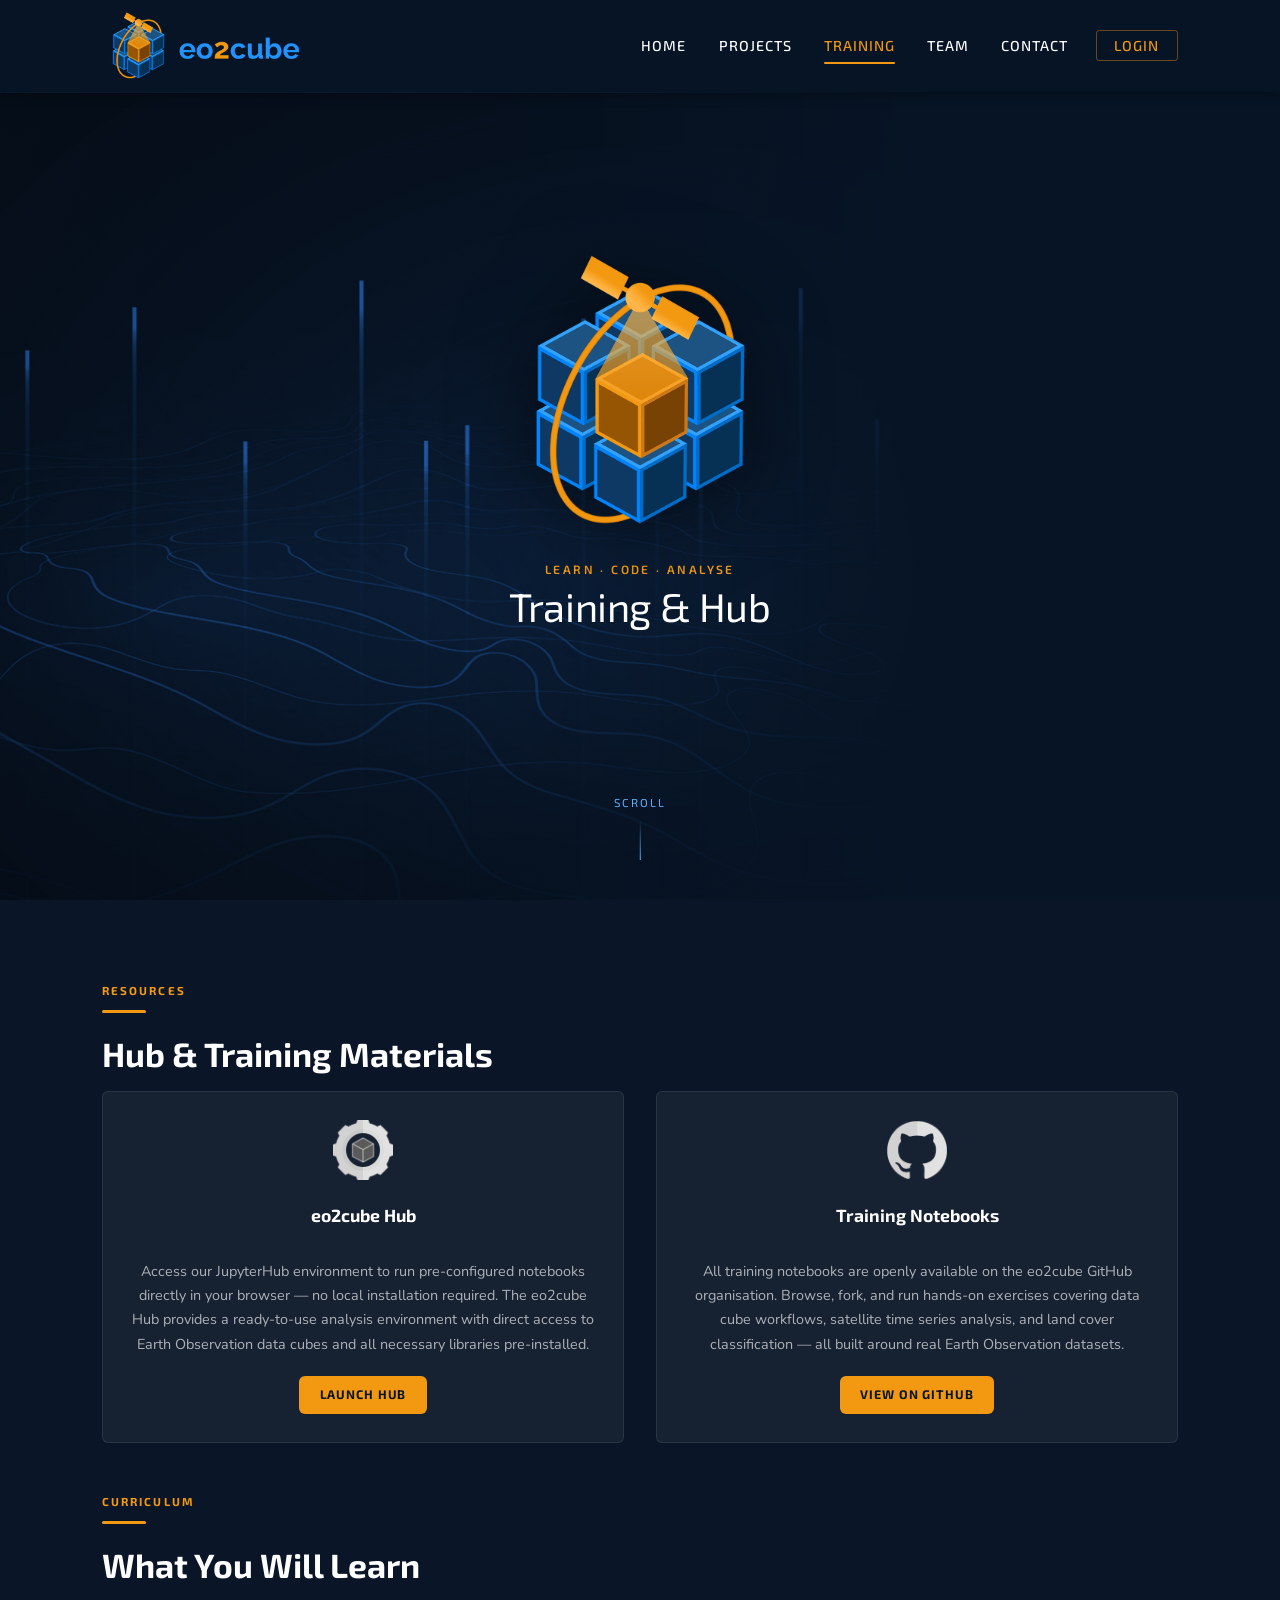
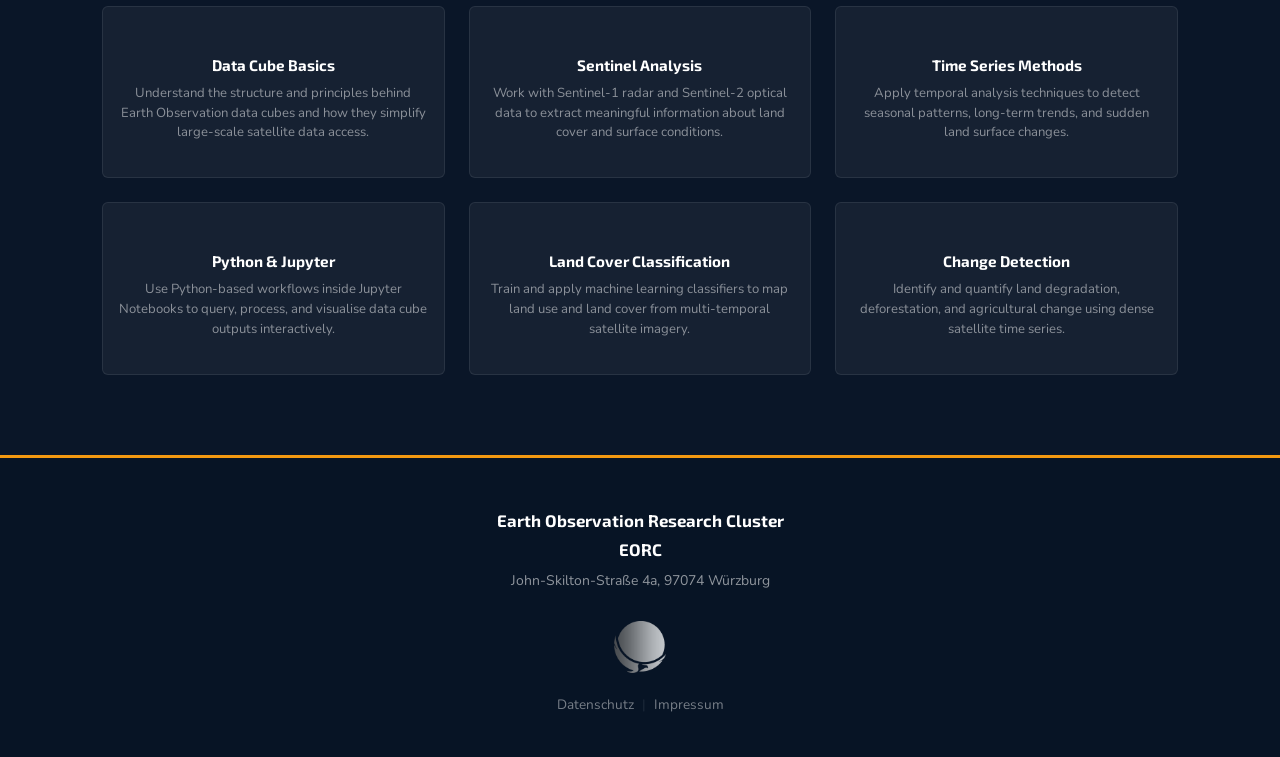
==== training.html @ 422ee1f5 "eo2cube redesign — rescued from WordPress, rebuilt from scratch" ====
<!DOCTYPE html>
<html lang="en">
<head>
  <meta charset="UTF-8">
  <meta name="viewport" content="width=device-width, initial-scale=1.0">
  <title>Training | eo2cube</title>
  <link rel="icon" type="image/png" href="img/cube_logo.png">
  <link rel="stylesheet" href="css/style.css">
</head>
<body>

  <nav class="navbar" id="navbar">
    <div class="nav-container">
      <a href="index.html" class="nav-logo">
        <img src="img/ci_logo_navbar.png" alt="eo2cube">
      </a>
      <ul class="nav-links" id="navLinks">
        <li><a href="index.html">Home</a></li>
        <li><a href="projects.html">Projects</a></li>
        <li><a href="training.html" class="active">Training</a></li>
        <li><a href="team.html">Team</a></li>
        <li><a href="contact.html">Contact</a></li>
        <li><a href="#" class="nav-login">Login</a></li>
      </ul>
      <button class="nav-toggle" id="navToggle" aria-label="Toggle menu">
        <span></span><span></span><span></span>
      </button>
    </div>
  </nav>

  <main>

    <section class="hero" style="align-items:flex-start;padding-top:8rem;">
      <div class="hero-bg" style="background-image:url('img/jumbotron_blank.png');"></div>
      <div class="hero-overlay"></div>
      <div class="hero-content">
        <img src="img/cube_logo.png" alt="eo2cube" class="hero-cube">
        <p class="hero-eyebrow">Learn · Code · Analyse</p>
        <h1 class="hero-title">Training &amp; Hub</h1>
      </div>
      <div class="hero-scroll">Scroll</div>
    </section>

    <section class="project-detail">
      <div class="container">

        <div class="project-about">
          <p class="section-label">Resources</p>
          <div class="section-divider"></div>
          <h2 class="section-title">Hub &amp; Training Materials</h2>
          <div style="display:grid;grid-template-columns:1fr 1fr;gap:2rem;">
            <div class="project-sub-card" style="display:flex;flex-direction:column;align-items:center;text-align:center;gap:1.25rem;">
              <img src="img/ci_icon_train.png" alt="Hub" style="width:60px;">
              <h3 style="font-family:var(--font-d);font-size:1.1rem;font-weight:700;color:#fff;">eo2cube Hub</h3>
              <p class="section-body" style="max-width:none;margin-bottom:0;">
                Access our JupyterHub environment to run pre-configured notebooks directly in your
                browser — no local installation required. The eo2cube Hub provides a ready-to-use
                analysis environment with direct access to Earth Observation data cubes and all
                necessary libraries pre-installed.
              </p>
              <a href="#" target="_blank" rel="noopener" class="btn-accent" style="margin-top:auto;">Launch Hub</a>
            </div>
            <div class="project-sub-card" style="display:flex;flex-direction:column;align-items:center;text-align:center;gap:1.25rem;">
              <img src="img/ci_icon_github.png" alt="GitHub" style="width:60px;">
              <h3 style="font-family:var(--font-d);font-size:1.1rem;font-weight:700;color:#fff;">Training Notebooks</h3>
              <p class="section-body" style="max-width:none;margin-bottom:0;">
                All training notebooks are openly available on the eo2cube GitHub organisation.
                Browse, fork, and run hands-on exercises covering data cube workflows, satellite
                time series analysis, and land cover classification — all built around real
                Earth Observation datasets.
              </p>
              <a href="https://github.com/eo2cube" target="_blank" rel="noopener" class="btn-accent" style="margin-top:auto;">View on GitHub</a>
            </div>
          </div>
        </div>

        <div style="margin-top:3rem;margin-bottom:1.25rem;">
          <p class="section-label">Curriculum</p>
          <div class="section-divider"></div>
          <h2 class="section-title">What You Will Learn</h2>
        </div>
        <div class="project-cards-grid" style="margin-bottom:0;">
          <div class="feature-card">
            <h3>Data Cube Basics</h3>
            <p>Understand the structure and principles behind Earth Observation data cubes and how they simplify large-scale satellite data access.</p>
          </div>
          <div class="feature-card">
            <h3>Sentinel Analysis</h3>
            <p>Work with Sentinel-1 radar and Sentinel-2 optical data to extract meaningful information about land cover and surface conditions.</p>
          </div>
          <div class="feature-card">
            <h3>Time Series Methods</h3>
            <p>Apply temporal analysis techniques to detect seasonal patterns, long-term trends, and sudden land surface changes.</p>
          </div>
          <div class="feature-card">
            <h3>Python &amp; Jupyter</h3>
            <p>Use Python-based workflows inside Jupyter Notebooks to query, process, and visualise data cube outputs interactively.</p>
          </div>
          <div class="feature-card">
            <h3>Land Cover Classification</h3>
            <p>Train and apply machine learning classifiers to map land use and land cover from multi-temporal satellite imagery.</p>
          </div>
          <div class="feature-card">
            <h3>Change Detection</h3>
            <p>Identify and quantify land degradation, deforestation, and agricultural change using dense satellite time series.</p>
          </div>
        </div>

      </div>
    </section>

  </main>

  <footer class="footer">
    <div class="container">
      <div class="footer-centered">
        <p class="footer-dept">Earth Observation Research Cluster<br>EORC</p>
        <p class="footer-addr">John-Skilton-Straße 4a, 97074 Würzburg</p>
        <img src="img/unilogo_lsfe.png" alt="LSFE" class="footer-logo">
        <p class="footer-legal">
          <a href="http://remote-sensing.eu/datenschutzerklarung/" target="_blank" rel="noopener">Datenschutz</a>
          &nbsp;|&nbsp;
          <a href="http://remote-sensing.eu/disclaimer-and-data-privacy/" target="_blank" rel="noopener">Impressum</a>
        </p>
      </div>
    </div>
  </footer>

  <script>
    document.getElementById('navToggle').addEventListener('click', () => {
      document.getElementById('navLinks').classList.toggle('open');
    });
  </script>
</body>
</html>
---- css/style.css ----
/* ============================================================
   eo2cube-origin — stylesheet
   Design: Pawel Kluter
   ============================================================ */

@import url('https://fonts.googleapis.com/css2?family=Exo+2:wght@300;400;500;600;700;800&family=Nunito:wght@300;400;500;600;700&display=swap');

/* ── Variables ────────────────────────────────────────────── */
:root {
  --nav-bg:     #071425;
  --page-bg:    #ededf3;
  --accent:     #f39911;
  --accent-dk:  #d4840a;
  --text:       #1e2a3a;
  --text-muted: #5a6c7e;
  --white:      #ffffff;
  --border:     rgba(0,0,0,0.08);
  --shadow:     0 2px 20px rgba(0,0,0,0.09);
  --shadow-lg:  0 6px 32px rgba(0,0,0,0.13);
  --nav-h:      92px;
  --r:          6px;
  --max-w:      1140px;
  --font-d:     'Exo 2', sans-serif;
  --font-b:     'Nunito', sans-serif;
}

/* ── Reset ────────────────────────────────────────────────── */
*, *::before, *::after { box-sizing: border-box; margin: 0; padding: 0; }
html { scroll-behavior: smooth; }
body {
  background: var(--page-bg);
  color: var(--text);
  font-family: var(--font-b);
  font-size: 16px;
  line-height: 1.75;
  -webkit-font-smoothing: antialiased;
}
img { max-width: 100%; display: block; }
a { color: var(--accent); text-decoration: none; transition: color .2s; }
a:hover { color: var(--accent-dk); }
ul { list-style: none; }

/* ── Layout ───────────────────────────────────────────────── */
.container {
  width: 100%;
  max-width: var(--max-w);
  margin: 0 auto;
  padding: 0 2rem;
}
section { padding: 80px 0; }

/* ── Navbar ───────────────────────────────────────────────── */
.navbar {
  position: fixed;
  top: 0; left: 0; right: 0;
  height: var(--nav-h);
  background: var(--nav-bg);
  z-index: 100;
  box-shadow: 0 2px 12px rgba(0,0,0,0.3);
}
.nav-container {
  max-width: var(--max-w);
  margin: 0 auto;
  padding: 0 2rem;
  height: 100%;
  display: flex;
  align-items: center;
  justify-content: space-between;
}
.nav-logo img { height: 80px; width: auto; }
.nav-links {
  display: flex;
  align-items: center;
  gap: 0;
}
.nav-links a {
  color: #ffffff;
  font-family: var(--font-d);
  font-size: 0.9rem;
  font-weight: 500;
  letter-spacing: .07em;
  text-transform: uppercase;
  padding: .5rem 1rem;
  border-radius: 3px;
  transition: color .2s;
  position: relative;
}
.nav-links a:hover {
  color: #3ab4f5;
  background: none;
}
.nav-links a.active { color: var(--accent); }
.nav-links a.active::after {
  content: '';
  position: absolute;
  bottom: -2px; left: 1rem; right: 1rem;
  height: 2px;
  background: var(--accent);
  border-radius: 1px;
}
.nav-links .nav-login {
  margin-left: .75rem;
  border: 1px solid rgba(243,153,17,0.4);
  color: var(--accent);
  padding: .4rem 1.1rem;
}
.nav-links .nav-login:hover {
  background: var(--accent);
  color: var(--nav-bg);
  border-color: var(--accent);
}
.nav-toggle {
  display: none;
  flex-direction: column;
  gap: 5px;
  background: none;
  border: none;
  cursor: pointer;
  padding: 4px;
}
.nav-toggle span {
  display: block;
  width: 24px; height: 2px;
  background: rgba(255,255,255,0.8);
  border-radius: 2px;
  transition: .3s;
}

/* ── Hero ─────────────────────────────────────────────────── */
.hero {
  position: relative;
  margin-top: var(--nav-h);
  min-height: calc(100vh - var(--nav-h));
  display: flex;
  align-items: center;
  justify-content: center;
  text-align: center;
  overflow: hidden;
}
.hero-bg {
  position: absolute;
  inset: 0;
  background-image: url('../img/jumbotron_blank.png');
  background-size: cover;
  background-position: center;
}
.hero-overlay {
  position: absolute;
  inset: 0;
  background: linear-gradient(
    105deg,
    rgba(7,20,37,.45) 0%,
    rgba(7,20,37,.25) 55%,
    rgba(7,20,37,.3) 100%
  );
}
.hero-content {
  position: relative;
  z-index: 2;
  padding: 2rem;
  display: flex;
  flex-direction: column;
  align-items: center;
}
.hero-cube {
  width: 227px;
  margin: 0 auto 2rem;
  filter: drop-shadow(0 8px 40px rgba(0,0,0,.5));
  animation: floatCube 7s ease-in-out infinite;
}
@keyframes floatCube {
  0%, 100% { transform: translateY(0) rotate(0deg); }
  50%       { transform: translateY(-14px) rotate(1.5deg); }
}
.hero-eyebrow {
  font-family: var(--font-d);
  font-size: .75rem;
  font-weight: 600;
  letter-spacing: .2em;
  text-transform: uppercase;
  color: var(--accent);
  margin-bottom: .4rem;
}
.hero-eorc {
  font-family: var(--font-d);
  font-size: .72rem;
  font-weight: 600;
  letter-spacing: .25em;
  color: var(--accent);
  margin-bottom: 1.25rem;
}
.hero-title {
  font-family: var(--font-d);
  font-size: clamp(2.5rem, 3vw, 4.5rem);
  font-weight: 400;
  color: #fff;
  line-height: 1;
  letter-spacing: -.01em;
  margin-bottom: 1rem;
}
.hero-subtitle {
  font-family: var(--font-d);
  font-size: clamp(1rem, 1.8vw, 1.2rem);
  font-weight: 300;
  color: rgba(255,255,255,.95);
  line-height: 1.55;
  margin-bottom: 2.25rem;
}
.hero-actions { display: flex; gap: 1rem; flex-wrap: wrap; justify-content: center; }
.btn {
  display: inline-block;
  font-family: var(--font-d);
  font-size: .82rem;
  font-weight: 700;
  letter-spacing: .08em;
  text-transform: uppercase;
  padding: .65rem 1.6rem;
  border-radius: var(--r);
  transition: .22s;
  cursor: pointer;
  border: none;
}
.btn-primary { background: var(--accent); color: var(--nav-bg); }
.btn-primary:hover { background: var(--accent-dk); color: var(--nav-bg); transform: translateY(-1px); }
.btn-ghost { border: 1px solid rgba(255,255,255,.4); color: #fff; background: transparent; }
.btn-ghost:hover { border-color: var(--accent); color: var(--accent); }
.hero-scroll {
  position: absolute;
  bottom: 2.5rem; left: 50%;
  transform: translateX(-50%);
  display: flex;
  flex-direction: column-reverse;
  align-items: center;
  gap: .5rem;
  color: #58b1ff;
  font-size: .72rem;
  letter-spacing: .18em;
  text-transform: uppercase;
  font-family: var(--font-d);
  z-index: 2;
}
.hero-scroll::before {
  content: '';
  width: 1px; height: 40px;
  background: linear-gradient(to bottom, transparent, #58b1ff);
  animation: scrollLine 2s ease-in-out infinite;
}
@keyframes scrollLine {
  0%, 100% { opacity: .4; transform: scaleY(.6); transform-origin: bottom; }
  50%       { opacity: 1;  transform: scaleY(1); transform-origin: bottom; }
}

/* ── Page hero (inner pages) ──────────────────────────────── */
.page-hero {
  background: var(--nav-bg);
  padding: calc(var(--nav-h) + 56px) 0 56px;
  position: relative;
  overflow: hidden;
}
.page-hero::after {
  content: '';
  position: absolute;
  bottom: 0; left: 0; right: 0;
  height: 3px;
  background: linear-gradient(to right, var(--accent), transparent);
}
.page-hero--img {
  background-size: cover;
  background-position: center;
}
.page-hero-overlay {
  position: absolute;
  inset: 0;
  background: rgba(7,20,37,.65);
}
.page-hero-inner {
  max-width: var(--max-w);
  margin: 0 auto;
  padding: 0 2rem;
  display: flex;
  align-items: center;
  gap: 2rem;
  position: relative;
  z-index: 1;
}
.page-hero-cube { width: 80px; flex-shrink: 0; }
.page-hero-cube--anim {
  width: 140px;
  animation: floatCube 7s ease-in-out infinite;
  filter: drop-shadow(0 8px 32px rgba(0,0,0,.5));
}
.page-hero-eyebrow {
  font-family: var(--font-d);
  font-size: .72rem;
  font-weight: 600;
  letter-spacing: .2em;
  text-transform: uppercase;
  color: var(--accent);
  margin-bottom: .5rem;
}
.page-hero h1 {
  font-family: var(--font-d);
  font-size: clamp(1.8rem, 3.5vw, 2.6rem);
  font-weight: 800;
  color: #fff;
  line-height: 1.15;
}

/* ── Project cards ────────────────────────────────────────── */
.project-cards-grid .feature-card,
.project-cards-grid--2 .feature-card { padding: 2.8rem 1rem 1.3rem; }
.project-cards-grid {
  display: grid;
  grid-template-columns: repeat(3, 1fr);
  gap: 1.5rem;
}
.project-cards-grid--2 {
  display: grid;
  grid-template-columns: repeat(2, 1fr);
  gap: 1.5rem;
}
.card-img {
  width: calc(100% + 2rem);
  margin: -1.8rem -1rem .85rem;
  height: 140px;
  object-fit: contain;
  border-radius: var(--r) var(--r) 0 0;
}
.feature-card .project-status { margin-bottom: .5rem; }

/* ── Section typography ───────────────────────────────────── */
.section-label {
  font-family: var(--font-d);
  font-size: .72rem;
  font-weight: 700;
  letter-spacing: .18em;
  text-transform: uppercase;
  color: var(--accent);
  margin-bottom: .6rem;
}
.section-title {
  font-family: var(--font-d);
  font-size: clamp(1.5rem, 2.8vw, 2.1rem);
  font-weight: 700;
  color: var(--text);
  line-height: 1.25;
  margin-bottom: 1rem;
}
.section-divider {
  width: 44px; height: 3px;
  background: var(--accent);
  border-radius: 2px;
  margin-bottom: 1.25rem;
}
.section-body {
  color: var(--text-muted);
  font-size: 1rem;
  line-height: 1.8;
  max-width: 62ch;
}

/* ── About + Features combined ────────────────────────────── */
.about-features { background: #0a1628; }
/* About block */
.about { background: #0a1628; text-align: left; }
.about .section-title { color: #fff; }
.about .section-body { color: rgba(255,255,255,.65); max-width: 100%; }
.about .section-divider { background: var(--accent); }
.about-strong { color: #fff; font-weight: 700; }
.about a { color: var(--accent); }
/* "Get Involved" heading */
.offer-title { color: #fff; }
/* Three-card row */
.feature-cards-row {
  display: grid;
  grid-template-columns: repeat(3, 1fr);
  gap: 1.5rem;
}
.feature-card {
  background: rgba(255,255,255,0.05);
  border-radius: var(--r);
  padding: .85rem 1rem;
  display: flex;
  flex-direction: column;
  align-items: center;
  text-align: center;
  border: 1px solid rgba(255,255,255,0.08);
  transition: border-color .3s, transform .3s;
}
.feature-card:hover {
  border-color: rgba(243,153,17,.9);
  transform: translateY(-3px);
}
.feature-icon { width: 40px; margin-bottom: .65rem; }
.feature-card h3 {
  font-family: var(--font-d);
  font-size: .95rem;
  font-weight: 700;
  color: #fff;
  margin-bottom: .35rem;
}
.feature-card p { color: rgba(255,255,255,.5); font-size: .82rem; line-height: 1.5; margin-bottom: .85rem; }
.feature-card .btn-accent { margin-top: auto; }
.btn-accent {
  display: inline-block;
  font-family: var(--font-d);
  font-size: .72rem;
  font-weight: 700;
  letter-spacing: .07em;
  text-transform: uppercase;
  padding: .35rem 1rem;
  border-radius: var(--r);
  background: var(--accent);
  color: var(--nav-bg);
  transition: background .2s;
}
.btn-accent:hover { background: var(--accent-dk); color: var(--nav-bg); }
.btn-accent {
  display: inline-block;
  font-family: var(--font-d);
  font-size: .78rem;
  font-weight: 700;
  letter-spacing: .07em;
  text-transform: uppercase;
  padding: .5rem 1.3rem;
  border-radius: var(--r);
  background: var(--accent);
  color: var(--nav-bg);
  transition: background .2s, transform .2s;
}
.btn-accent:hover { background: var(--accent-dk); color: var(--nav-bg); transform: translateY(-1px); }

/* ── Affiliations ─────────────────────────────────────────── */
.affiliations { background: #060d1c; }
.affiliations .section-label { color: var(--accent); }
.affil-grid { display: grid; grid-template-columns: 1fr 1fr; gap: 1.5rem; }
.affil-card {
  background: rgba(255,255,255,0.05);
  border: 1px solid rgba(255,255,255,0.08);
  border-radius: var(--r);
  padding: 1.5rem;
  display: flex;
  flex-direction: row;
  gap: 1.5rem;
  align-items: center;
  transition: border-color .3s, transform .3s;
}
.affil-card:hover {
  border-color: rgba(243,153,17,.9);
  transform: translateY(-3px);
}
.affil-logo { width: 80px; flex-shrink: 0; }
.affil-card h4 {
  font-family: var(--font-d);
  font-size: 1rem;
  font-weight: 700;
  color: #fff;
  margin-bottom: .4rem;
}
.affil-card p { color: rgba(255,255,255,.5); font-size: .875rem; line-height: 1.6; }

/* ── Projects page ────────────────────────────────────────── */
.projects-section { background: var(--page-bg); }
.project-row {
  background: var(--white);
  border: 1px solid var(--border);
  border-radius: var(--r);
  overflow: hidden;
  display: grid;
  grid-template-columns: 360px 1fr;
  box-shadow: var(--shadow);
  transition: box-shadow .3s, transform .3s;
  margin-bottom: 1.5rem;
}
.project-row:hover { box-shadow: var(--shadow-lg); transform: translateY(-2px); }
.project-row-img img {
  width: 100%; height: 100%;
  min-height: 220px;
  object-fit: cover;
}
.project-row-info {
  padding: 2rem 2.25rem;
  display: flex;
  flex-direction: column;
  justify-content: center;
}
.project-status {
  display: inline-block;
  font-family: var(--font-d);
  font-size: .68rem;
  font-weight: 700;
  letter-spacing: .12em;
  text-transform: uppercase;
  padding: .18rem .7rem;
  border-radius: 3px;
  margin-bottom: .9rem;
}
.status-active {
  background: rgba(39,174,96,.25);
  color: #27ae60;
  border: 1px solid rgba(39,174,96,.7);
}
.status-finished {
  background: rgba(243,153,17,.25);
  color: var(--accent);
  border: 1px solid rgba(243,153,17,.7);
}
.project-row-info h3 {
  font-family: var(--font-d);
  font-size: 1.3rem;
  font-weight: 700;
  color: var(--text);
  margin-bottom: .65rem;
}
.project-row-info p { color: var(--text-muted); font-size: .93rem; line-height: 1.75; }

/* ── Team page ────────────────────────────────────────────── */
.team-banner {
  margin-top: var(--nav-h);
  position: relative;
  height: 360px;
  overflow: hidden;
}
.team-banner img { width: 100%; height: 100%; object-fit: cover; filter: brightness(.55); }
.team-banner-text {
  position: absolute; inset: 0;
  display: flex; flex-direction: column;
  align-items: center; justify-content: center; text-align: center;
}
.team-banner-text img { width: 80px; margin: 0 auto 1.25rem; }
.team-banner-text p {
  font-family: var(--font-d); font-size: .75rem; font-weight: 600;
  letter-spacing: .2em; text-transform: uppercase;
  color: var(--accent); margin-bottom: .6rem;
}
.team-banner-text h1 {
  font-family: var(--font-d);
  font-size: clamp(2rem,4vw,3rem);
  font-weight: 800; color: #fff;
}
.team-section { background: var(--page-bg); }
.team-grid { display: grid; grid-template-columns: repeat(3,1fr); gap: 1.25rem; }
.team-card {
  background: rgba(255,255,255,0.05);
  border: 1px solid rgba(255,255,255,0.08);
  border-radius: var(--r);
  padding: 2rem 1.75rem;
  transition: border-color .3s, transform .3s;
  text-align: center;
}
.team-card:hover { border-color: rgba(243,153,17,.9); transform: translateY(-3px); }
.team-avatar {
  width: 68px; height: 68px; border-radius: 50%;
  background: rgba(255,255,255,0.08);
  border: 2px solid rgba(243,153,17,.3);
  margin: 0 auto 1rem;
  display: flex; align-items: center; justify-content: center;
  font-family: var(--font-d); font-size: 1.3rem; font-weight: 700;
  color: var(--accent);
}
.team-card h3 { font-family: var(--font-d); font-size: 1rem; font-weight: 700; color: #fff; margin-bottom: .25rem; }
.team-card .role {
  font-size: .78rem; color: var(--accent); font-weight: 700;
  margin-bottom: .75rem; font-family: var(--font-d);
  text-transform: uppercase; letter-spacing: .05em;
}
.team-card p { color: rgba(255,255,255,.6); font-size: .875rem; }

/* ── Training ─────────────────────────────────────────────── */
.training-section { background: var(--page-bg); }
.training-grid { display: grid; grid-template-columns: 1fr 1fr; gap: 1.5rem; margin-bottom: 3rem; }
.training-card {
  background: var(--white); border: 1px solid var(--border);
  border-radius: var(--r); padding: 2.5rem; box-shadow: var(--shadow); transition: box-shadow .3s;
}
.training-card:hover { box-shadow: var(--shadow-lg); }
.training-card img { width: 58px; margin-bottom: 1.25rem; }
.training-card h3 { font-family: var(--font-d); font-size: 1.2rem; font-weight: 700; color: var(--text); margin-bottom: .75rem; }
.training-card p { color: var(--text-muted); font-size: .93rem; line-height: 1.75; }
.training-cta { margin-top: 1.5rem; }
.topics-grid { display: grid; grid-template-columns: repeat(3,1fr); gap: 1rem; }
.topic-card {
  background: var(--white); border: 1px solid var(--border);
  border-radius: var(--r); padding: 1.5rem;
  border-left: 3px solid var(--accent);
}
.topic-card h4 { font-family: var(--font-d); font-size: .95rem; font-weight: 700; color: var(--text); margin-bottom: .4rem; }
.topic-card p { color: var(--text-muted); font-size: .85rem; }

/* ── Contact ──────────────────────────────────────────────── */
.contact-section { background: var(--page-bg); }
.contact-grid { display: grid; grid-template-columns: 1fr 1.5fr; gap: 4rem; align-items: start; }
.contact-info h2 { font-family: var(--font-d); font-size: 1.5rem; font-weight: 700; color: var(--text); margin-bottom: 1.5rem; }
.contact-detail { color: var(--text-muted); font-size: .93rem; line-height: 1.9; margin-bottom: 1.5rem; }
.contact-detail strong { color: var(--text); font-weight: 700; display: block; }
.contact-form {
  background: var(--white); border: 1px solid var(--border);
  border-radius: var(--r); padding: 2.5rem; box-shadow: var(--shadow);
  display: flex; flex-direction: column; gap: 1.25rem;
}
.form-group { display: flex; flex-direction: column; gap: .4rem; }
.form-group label {
  font-family: var(--font-d); font-size: .75rem; font-weight: 700;
  letter-spacing: .1em; text-transform: uppercase; color: var(--text-muted);
}
.form-group input, .form-group textarea {
  background: var(--page-bg); border: 1px solid var(--border);
  border-radius: 4px; padding: .75rem 1rem; color: var(--text);
  font-family: var(--font-b); font-size: .95rem;
  transition: border-color .2s, background .2s; resize: vertical;
}
.form-group input:focus, .form-group textarea:focus {
  outline: none; border-color: var(--accent); background: var(--white);
}
.form-group textarea { min-height: 130px; }

/* ── Project detail pages ────────────────────────────────── */
.project-detail { background: #0a1628; }
.project-detail .section-label { color: var(--accent); }
.project-detail .section-title { color: #fff; }
.project-detail .section-body { color: rgba(255,255,255,.65); max-width: 70ch; }
.project-detail .section-divider { background: var(--accent); }
.project-detail a { color: var(--accent); }
.project-detail .btn-accent { color: var(--nav-bg); }
.project-about { margin-bottom: 3rem; }
.project-sub-grid {
  display: grid;
  grid-template-columns: 1fr 1fr;
  gap: 1.5rem;
  margin-bottom: 3rem;
}
.project-sub-card {
  background: rgba(255,255,255,0.05);
  border: 1px solid rgba(255,255,255,0.08);
  border-radius: var(--r);
  padding: 1.75rem;
  transition: border-color .3s, transform .3s;
}
.project-sub-card:hover { border-color: rgba(243,153,17,.9); transform: translateY(-3px); }
.project-sub-logo { max-width: 140px; margin-bottom: 1rem; }
.project-sub-card h3 {
  font-family: var(--font-d);
  font-size: 1rem;
  font-weight: 700;
  color: #fff;
  margin-bottom: .5rem;
}
.project-sub-card p { color: rgba(255,255,255,.6); font-size: .9rem; line-height: 1.7; }
.project-bottom-row {
  display: grid;
  grid-template-columns: 1.2fr 1fr;
  gap: 4rem;
  margin-top: 3rem;
  align-items: start;
}
.facts-list {
  list-style: none;
  display: flex;
  flex-direction: column;
  gap: .65rem;
  margin-top: .5rem;
}
.facts-list li {
  color: rgba(255,255,255,.65);
  font-size: .9rem;
  line-height: 1.6;
  padding-left: 1.1rem;
  position: relative;
}
.facts-list li::before {
  content: '';
  position: absolute;
  left: 0; top: .55em;
  width: 5px; height: 5px;
  background: var(--accent);
  border-radius: 50%;
}
.project-partner-logo { max-width: 180px; margin-bottom: 1.5rem; }
.project-visuals { display: grid; grid-template-columns: 1fr 1fr; gap: 1rem; margin-top: 1rem; }
.project-visuals img { border-radius: var(--r); width: 100%; opacity: .85; }

/* ── Footer ───────────────────────────────────────────────── */
.footer {
  background: var(--nav-bg);
  border-top: 3px solid var(--accent);
  padding: 3rem 0 2.5rem;
}
.footer-centered {
  display: flex;
  flex-direction: column;
  align-items: center;
  text-align: center;
  gap: .5rem;
}
.footer-dept {
  font-family: var(--font-d);
  font-size: 1.05rem;
  font-weight: 700;
  color: #fff;
}
.footer-inst {
  color: rgba(255,255,255,.55);
  font-size: .875rem;
  line-height: 1.7;
}
.footer-addr {
  color: rgba(255,255,255,.55);
  font-family: var(--font-b);
  font-weight: 400;
  font-size: .875rem;
  line-height: 1.7;
  margin-top: -.2rem;
}
.footer-logo {
  height: 52px;
  width: auto;
  opacity: .75;
  margin: 1.25rem 0 .75rem;
}
.footer-legal { font-size: .85rem; }
.footer-legal a { color: rgba(255,255,255,.45); transition: color .2s; }
.footer-legal a:hover { color: var(--accent); }

/* ── Responsive ───────────────────────────────────────────── */
@media (max-width: 900px) {
  .hero-content, .about-grid, .affil-grid, .contact-grid { grid-template-columns: 1fr; }
  .features-grid, .team-grid { grid-template-columns: 1fr 1fr; }
  .hero-visual { display: none; }
  .project-row { grid-template-columns: 1fr; }
  .project-row-img img { min-height: 200px; }
  .footer-inner { grid-template-columns: 1fr; }
}
@media (max-width: 600px) {
  section { padding: 56px 0; }
  .features-grid, .team-grid, .training-grid, .topics-grid { grid-template-columns: 1fr; }
  .nav-links { display: none; }
  .nav-links.open {
    display: flex; flex-direction: column;
    position: fixed; top: var(--nav-h); left: 0; right: 0; bottom: 0;
    background: var(--nav-bg); padding: 2rem; gap: .25rem; overflow-y: auto;
  }
  .nav-links.open a { font-size: 1rem; padding: .9rem 1rem; border-radius: 4px; }
  .nav-toggle { display: flex; }
  .page-hero-inner { flex-direction: column; text-align: center; }
}
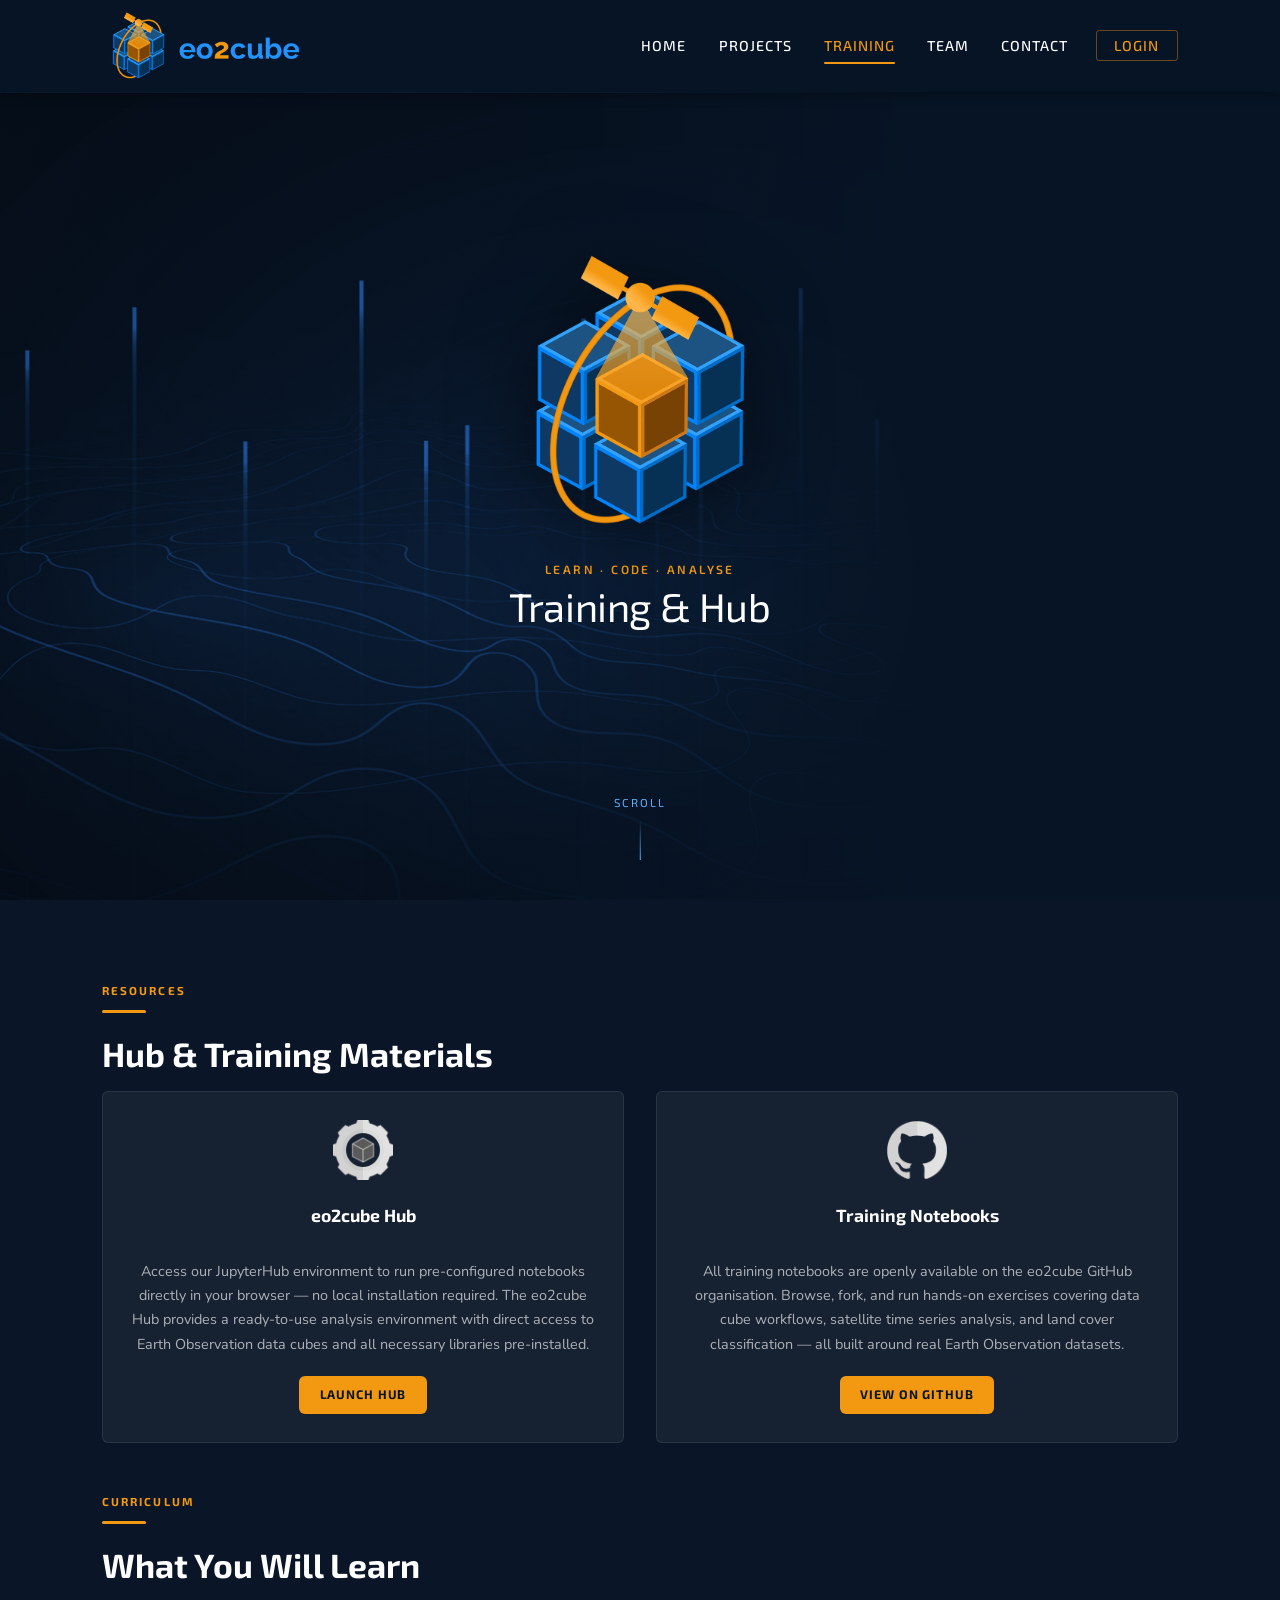
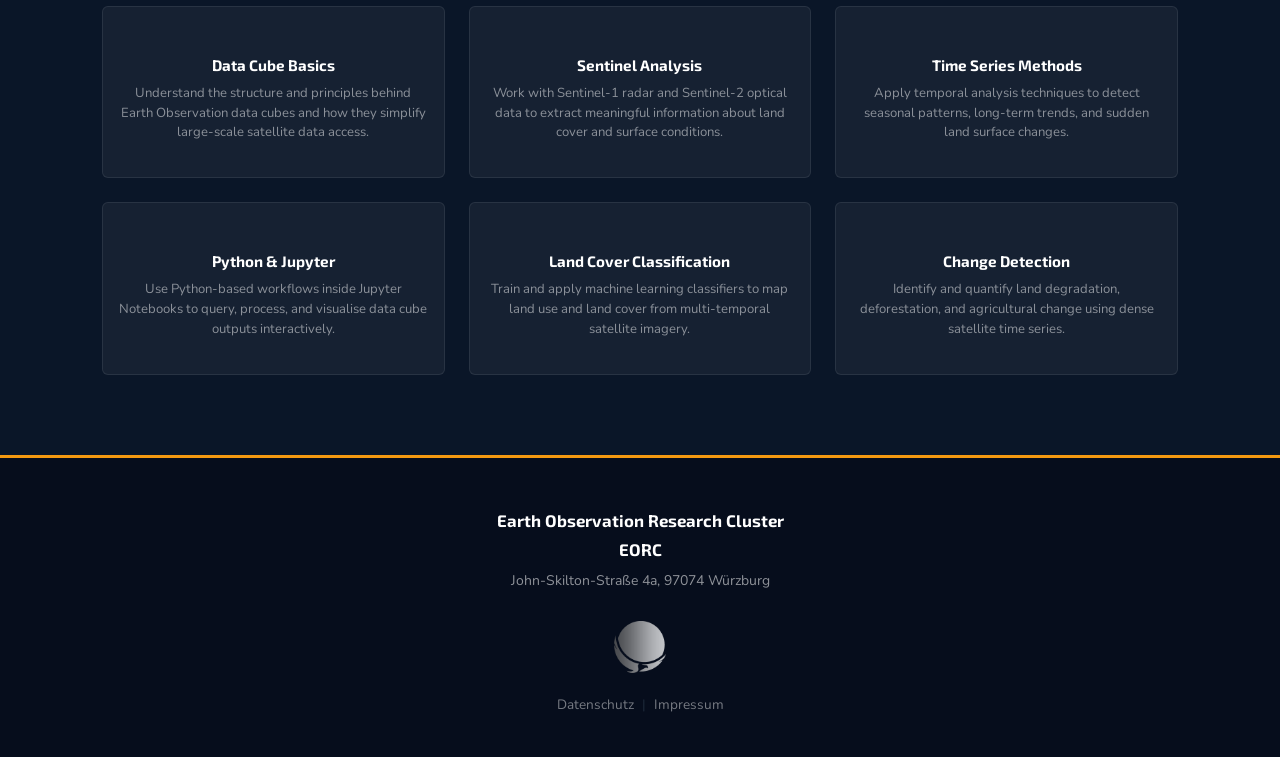
==== commit 8112ef0a: "change colors for footer, close gaps" ====
--- a/training.html
+++ b/training.html
@@ -74,6 +74,7 @@
           </div>
         </div>
 
+
         <div style="margin-top:3rem;margin-bottom:1.25rem;">
           <p class="section-label">Curriculum</p>
           <div class="section-divider"></div>
@@ -111,6 +112,7 @@
 
   </main>
 
+
   <footer class="footer">
     <div class="container">
       <div class="footer-centered">
--- a/css/style.css
+++ b/css/style.css
@@ -431,7 +431,7 @@
 .btn-accent:hover { background: var(--accent-dk); color: var(--nav-bg); transform: translateY(-1px); }
 
 /* ── Affiliations ─────────────────────────────────────────── */
-.affiliations { background: #060d1c; }
+.affiliations { background: #0a1628; padding-top: 2rem; }
 .affiliations .section-label { color: var(--accent); }
 .affil-grid { display: grid; grid-template-columns: 1fr 1fr; gap: 1.5rem; }
 .affil-card {
@@ -681,7 +681,7 @@
 
 /* ── Footer ───────────────────────────────────────────────── */
 .footer {
-  background: var(--nav-bg);
+  background: #060d1c;
   border-top: 3px solid var(--accent);
   padding: 3rem 0 2.5rem;
 }
